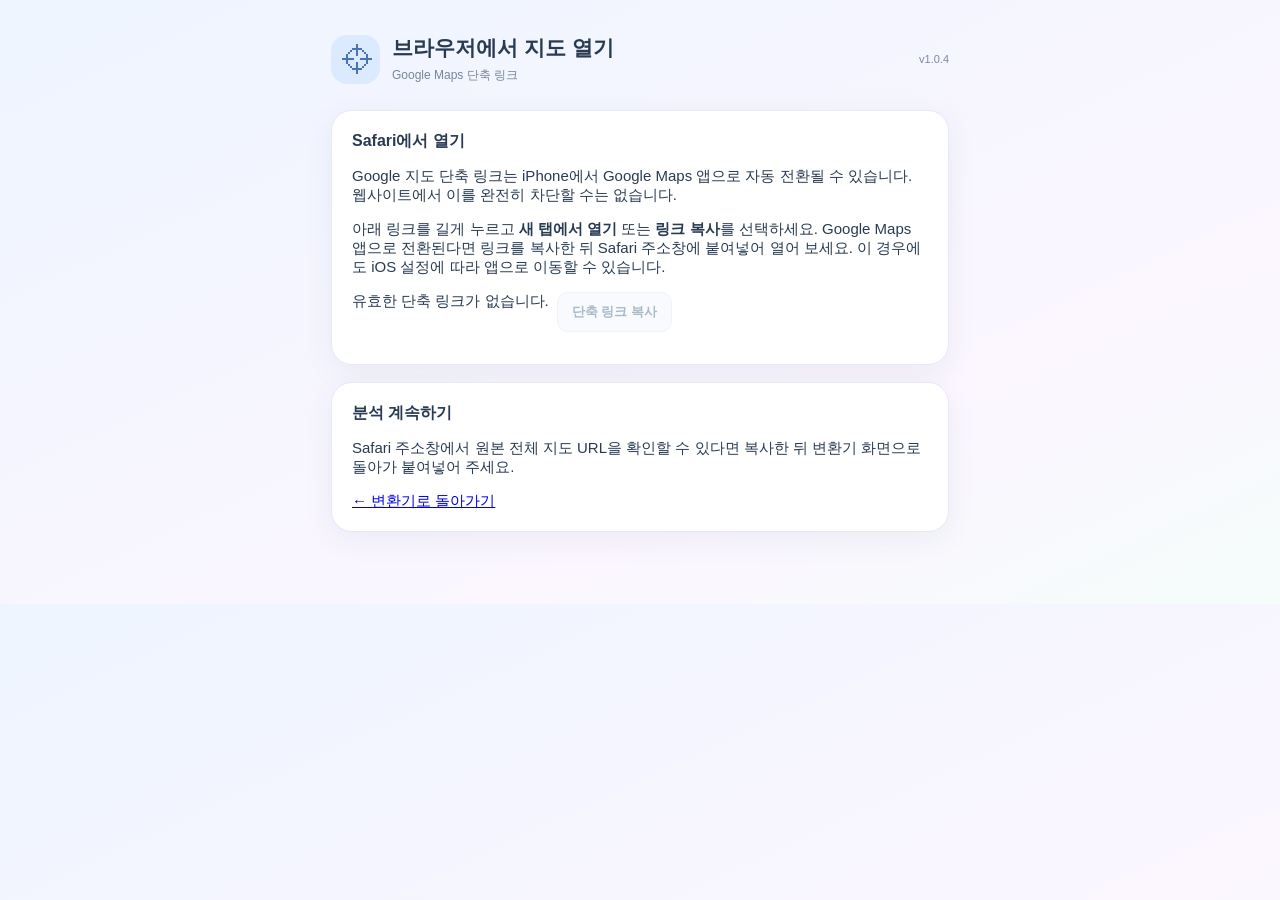
==== browser-open.html @ 40cdc10d "feat: v1.0.4 browser-first guide for iOS Google Maps links" ====
<!doctype html><html lang="ko"><head><meta charset="utf-8"><meta name="viewport" content="width=device-width,initial-scale=1,viewport-fit=cover"><meta name="theme-color" content="#eef5ff"><title>브라우저에서 지도 열기 · v1.0.4</title><link rel="stylesheet" href="./styles.css"></head><body><main class="shell"><header><span class="logo">⌖</span><div><h1>브라우저에서 지도 열기</h1><p>Google Maps 단축 링크</p></div><span class="version">v1.0.4</span></header><section class="panel"><h2>Safari에서 열기</h2><p>Google 지도 단축 링크는 iPhone에서 Google Maps 앱으로 자동 전환될 수 있습니다. 웹사이트에서 이를 완전히 차단할 수는 없습니다.</p><p>아래 링크를 길게 누르고 <strong>새 탭에서 열기</strong> 또는 <strong>링크 복사</strong>를 선택하세요. Google Maps 앱으로 전환된다면 링크를 복사한 뒤 Safari 주소창에 붙여넣어 열어 보세요. 이 경우에도 iOS 설정에 따라 앱으로 이동할 수 있습니다.</p><div class="actions"><a id="link" href="#" target="_blank" rel="noopener noreferrer">Google 지도 링크 길게 누르기 ↗</a><button id="copy" class="secondary" type="button">단축 링크 복사</button></div><p id="status" role="status" class="muted"></p></section><section class="panel"><h2>분석 계속하기</h2><p>Safari 주소창에서 원본 전체 지도 URL을 확인할 수 있다면 복사한 뒤 변환기 화면으로 돌아가 붙여넣어 주세요.</p><a href="./index.html">← 변환기로 돌아가기</a></section></main><script>(()=>{const p=new URLSearchParams(location.search);const raw=p.get("url")||"";let valid="";try{const u=new URL(raw);if(u.protocol==="https:"&&["maps.app.goo.gl","goo.gl","g.co"].includes(u.hostname.toLowerCase()))valid=u.href}catch{}const link=document.getElementById("link"),button=document.getElementById("copy"),status=document.getElementById("status");if(valid){link.href=valid;button.onclick=async()=>{try{await navigator.clipboard.writeText(valid);status.textContent="단축 링크를 복사했습니다."}catch{status.textContent="복사가 제한되었습니다. 위 링크를 길게 눌러 복사하세요."}}}else{link.removeAttribute("href");link.textContent="유효한 단축 링크가 없습니다.";button.disabled=true}})();</script></body></html>
---- styles.css ----
*{box-sizing:border-box}body{margin:0;background:linear-gradient(155deg,#eef5ff,#fbf6ff 70%,#f5fcfa);color:#293b52;font:15px -apple-system,BlinkMacSystemFont,"Apple SD Gothic Neo",sans-serif}.shell{max-width:650px;margin:auto;padding:26px 16px 55px}header{display:flex;align-items:center;gap:12px;margin:8px 0 26px}.logo{background:#dceaff;color:#4776b3;width:49px;height:49px;border-radius:16px;display:grid;place-items:center;font-size:32px}h1{margin:0;font-size:21px}header p{margin:5px 0 0;color:#77859a;font-size:12px}.version{margin-left:auto;font-size:11px;color:#7c89a1}.panel{background:#fff;border:1px solid #e5eaf3;border-radius:21px;box-shadow:0 8px 30px #263f6210;padding:20px;margin-bottom:17px}.heading{display:flex;justify-content:space-between;align-items:center;margin-bottom:17px;gap:10px}h2{font-size:16px;margin:0}.tag{font-size:11px;color:#57769b;background:#edf4ff;padding:6px 9px;border-radius:20px}label,small{display:block;color:#697a90;font-size:12px;margin-bottom:8px}textarea{width:100%;border:1px solid #d8e2f0;background:#f9fbff;border-radius:12px;padding:13px;font:inherit;font-size:14px;resize:vertical;min-height:95px}textarea:focus{outline:2px solid #a3c2ec}.actions{display:flex;gap:8px;flex-wrap:wrap;margin-top:14px}button{font:inherit;font-weight:600;font-size:13px;cursor:pointer;border-radius:11px;padding:10px 14px;border:1px solid transparent;min-height:40px}button:disabled{opacity:.45;cursor:not-allowed}.primary{background:#5688c6;color:white;flex:1}.secondary{background:#f2f6fc;border-color:#dce5f1;color:#476889}.ghost{background:transparent;color:#8190a4}#message{font-size:12px;line-height:1.6;color:#74849a;overflow-wrap:anywhere}.field{display:flex;align-items:center;justify-content:space-between;gap:12px;border-bottom:1px solid #edf0f6;padding:12px 0}.field>div{min-width:0;flex:1}.field small{margin-bottom:5px}.value{font-size:14px;font-weight:600;overflow-wrap:anywhere;line-height:1.55}.notice{background:#fff8e9;border:1px solid #f1e1b7;border-radius:12px;padding:12px;color:#886626;font-size:12px;line-height:1.6}.history-item{border-bottom:1px solid #edf0f6;padding:12px 0}.history-item:last-child{border-bottom:0}.history-title{font-weight:600}.history-coord{font-size:12px;color:#7c8da1;margin:6px 0}.history-actions{display:flex;gap:8px}.history-actions button{padding:7px 10px;min-height:32px}.muted,footer{color:#8795a8;font-size:12px}footer{text-align:center;line-height:1.8;margin-top:25px}
input:focus{outline:2px solid #a3c2ec}
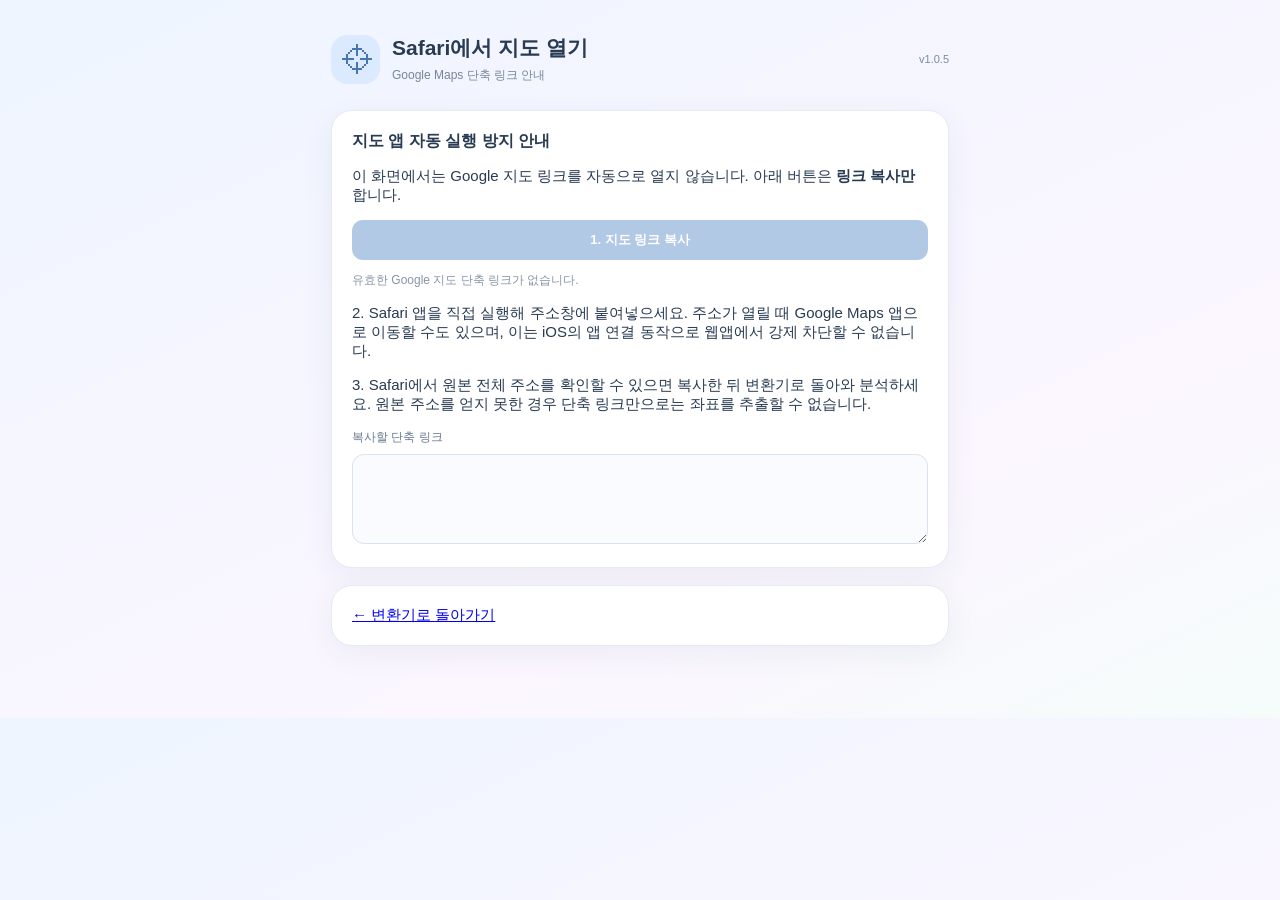
==== commit 7a28508a: "fix: v1.0.5 avoid automatic Google Maps app launch" ====
--- a/browser-open.html
+++ b/browser-open.html
@@ -1 +1 @@
-<!doctype html><html lang="ko"><head><meta charset="utf-8"><meta name="viewport" content="width=device-width,initial-scale=1,viewport-fit=cover"><meta name="theme-color" content="#eef5ff"><title>브라우저에서 지도 열기 · v1.0.4</title><link rel="stylesheet" href="./styles.css"></head><body><main class="shell"><header><span class="logo">⌖</span><div><h1>브라우저에서 지도 열기</h1><p>Google Maps 단축 링크</p></div><span class="version">v1.0.4</span></header><section class="panel"><h2>Safari에서 열기</h2><p>Google 지도 단축 링크는 iPhone에서 Google Maps 앱으로 자동 전환될 수 있습니다. 웹사이트에서 이를 완전히 차단할 수는 없습니다.</p><p>아래 링크를 길게 누르고 <strong>새 탭에서 열기</strong> 또는 <strong>링크 복사</strong>를 선택하세요. Google Maps 앱으로 전환된다면 링크를 복사한 뒤 Safari 주소창에 붙여넣어 열어 보세요. 이 경우에도 iOS 설정에 따라 앱으로 이동할 수 있습니다.</p><div class="actions"><a id="link" href="#" target="_blank" rel="noopener noreferrer">Google 지도 링크 길게 누르기 ↗</a><button id="copy" class="secondary" type="button">단축 링크 복사</button></div><p id="status" role="status" class="muted"></p></section><section class="panel"><h2>분석 계속하기</h2><p>Safari 주소창에서 원본 전체 지도 URL을 확인할 수 있다면 복사한 뒤 변환기 화면으로 돌아가 붙여넣어 주세요.</p><a href="./index.html">← 변환기로 돌아가기</a></section></main><script>(()=>{const p=new URLSearchParams(location.search);const raw=p.get("url")||"";let valid="";try{const u=new URL(raw);if(u.protocol==="https:"&&["maps.app.goo.gl","goo.gl","g.co"].includes(u.hostname.toLowerCase()))valid=u.href}catch{}const link=document.getElementById("link"),button=document.getElementById("copy"),status=document.getElementById("status");if(valid){link.href=valid;button.onclick=async()=>{try{await navigator.clipboard.writeText(valid);status.textContent="단축 링크를 복사했습니다."}catch{status.textContent="복사가 제한되었습니다. 위 링크를 길게 눌러 복사하세요."}}}else{link.removeAttribute("href");link.textContent="유효한 단축 링크가 없습니다.";button.disabled=true}})();</script></body></html>+<!doctype html><html lang="ko"><head><meta charset="utf-8"><meta name="viewport" content="width=device-width,initial-scale=1,viewport-fit=cover"><meta name="theme-color" content="#eef5ff"><title>Safari에서 지도 열기 · v1.0.5</title><link rel="stylesheet" href="./styles.css"></head><body><main class="shell"><header><span class="logo">⌖</span><div><h1>Safari에서 지도 열기</h1><p>Google Maps 단축 링크 안내</p></div><span class="version">v1.0.5</span></header><section class="panel"><h2>지도 앱 자동 실행 방지 안내</h2><p>이 화면에서는 Google 지도 링크를 자동으로 열지 않습니다. 아래 버튼은 <strong>링크 복사만</strong> 합니다.</p><div class="actions"><button id="copy" class="primary" type="button">1. 지도 링크 복사</button></div><p id="status" role="status" class="muted"></p><p>2. Safari 앱을 직접 실행해 주소창에 붙여넣으세요. 주소가 열릴 때 Google Maps 앱으로 이동할 수도 있으며, 이는 iOS의 앱 연결 동작으로 웹앱에서 강제 차단할 수 없습니다.</p><p>3. Safari에서 원본 전체 주소를 확인할 수 있으면 복사한 뒤 변환기로 돌아와 분석하세요. 원본 주소를 얻지 못한 경우 단축 링크만으로는 좌표를 추출할 수 없습니다.</p><label for="raw">복사할 단축 링크</label><textarea id="raw" readonly style="width:100%;min-height:90px"></textarea></section><section class="panel"><a href="./index.html">← 변환기로 돌아가기</a></section></main><script>(()=>{const raw=new URLSearchParams(location.search).get("url")||"";let valid="";try{const u=new URL(raw);if(u.protocol==="https:"&&["maps.app.goo.gl","goo.gl","g.co"].includes(u.hostname.toLowerCase()))valid=u.href}catch{}const button=document.getElementById("copy"),status=document.getElementById("status"),field=document.getElementById("raw");field.value=valid;if(!valid){button.disabled=true;status.textContent="유효한 Google 지도 단축 링크가 없습니다."}else button.onclick=async()=>{try{await navigator.clipboard.writeText(valid);status.textContent="링크를 복사했습니다. Safari를 직접 열어 주소창에 붙여넣으세요."}catch{field.focus();field.select();status.textContent="자동 복사가 제한되었습니다. 선택된 링크를 길게 눌러 복사하세요."}}})();</script></body></html>
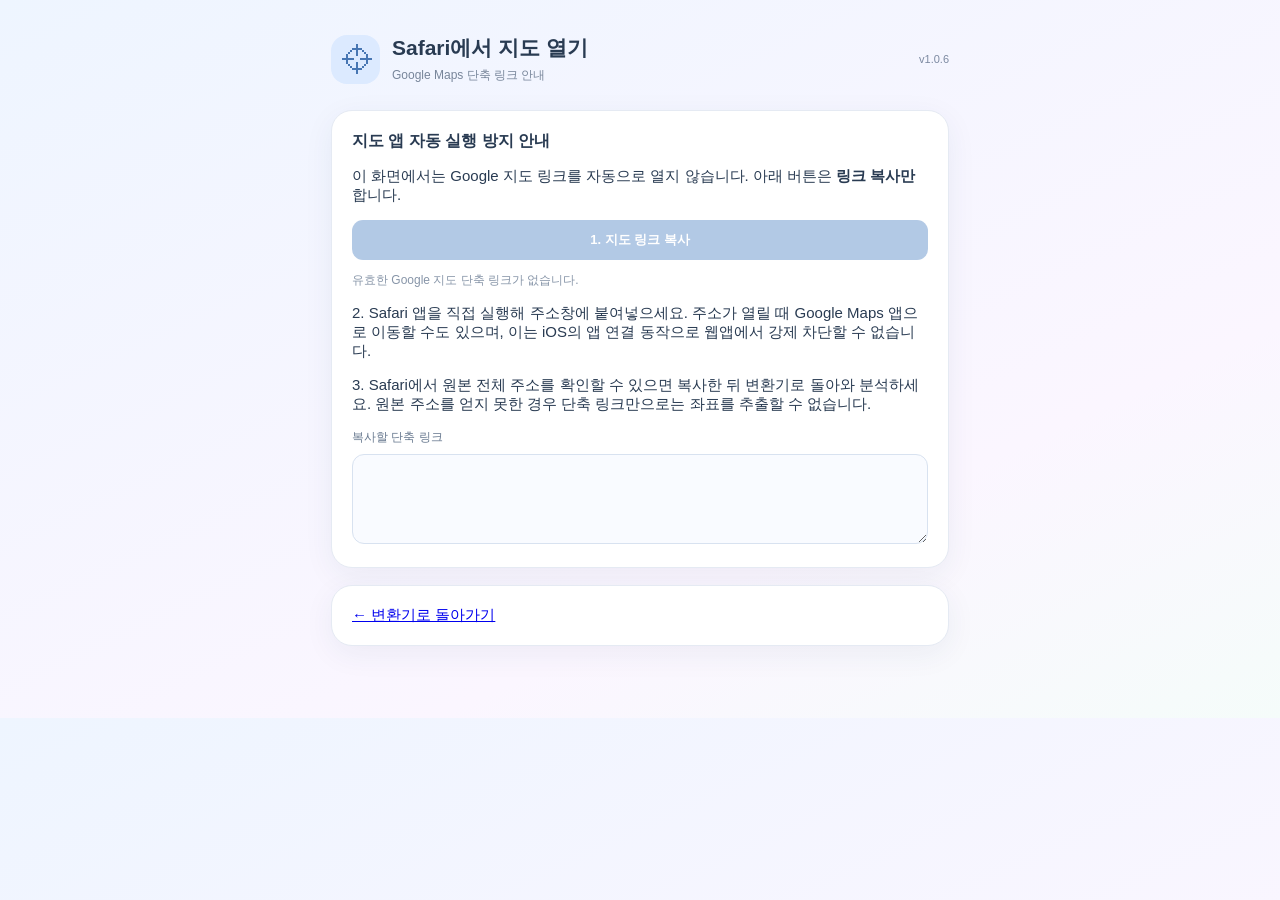
==== commit c81abc27: "fix: v1.0.6 Safari guide navigation and stale PWA cache" ====
--- a/browser-open.html
+++ b/browser-open.html
@@ -1 +1 @@
-<!doctype html><html lang="ko"><head><meta charset="utf-8"><meta name="viewport" content="width=device-width,initial-scale=1,viewport-fit=cover"><meta name="theme-color" content="#eef5ff"><title>Safari에서 지도 열기 · v1.0.5</title><link rel="stylesheet" href="./styles.css"></head><body><main class="shell"><header><span class="logo">⌖</span><div><h1>Safari에서 지도 열기</h1><p>Google Maps 단축 링크 안내</p></div><span class="version">v1.0.5</span></header><section class="panel"><h2>지도 앱 자동 실행 방지 안내</h2><p>이 화면에서는 Google 지도 링크를 자동으로 열지 않습니다. 아래 버튼은 <strong>링크 복사만</strong> 합니다.</p><div class="actions"><button id="copy" class="primary" type="button">1. 지도 링크 복사</button></div><p id="status" role="status" class="muted"></p><p>2. Safari 앱을 직접 실행해 주소창에 붙여넣으세요. 주소가 열릴 때 Google Maps 앱으로 이동할 수도 있으며, 이는 iOS의 앱 연결 동작으로 웹앱에서 강제 차단할 수 없습니다.</p><p>3. Safari에서 원본 전체 주소를 확인할 수 있으면 복사한 뒤 변환기로 돌아와 분석하세요. 원본 주소를 얻지 못한 경우 단축 링크만으로는 좌표를 추출할 수 없습니다.</p><label for="raw">복사할 단축 링크</label><textarea id="raw" readonly style="width:100%;min-height:90px"></textarea></section><section class="panel"><a href="./index.html">← 변환기로 돌아가기</a></section></main><script>(()=>{const raw=new URLSearchParams(location.search).get("url")||"";let valid="";try{const u=new URL(raw);if(u.protocol==="https:"&&["maps.app.goo.gl","goo.gl","g.co"].includes(u.hostname.toLowerCase()))valid=u.href}catch{}const button=document.getElementById("copy"),status=document.getElementById("status"),field=document.getElementById("raw");field.value=valid;if(!valid){button.disabled=true;status.textContent="유효한 Google 지도 단축 링크가 없습니다."}else button.onclick=async()=>{try{await navigator.clipboard.writeText(valid);status.textContent="링크를 복사했습니다. Safari를 직접 열어 주소창에 붙여넣으세요."}catch{field.focus();field.select();status.textContent="자동 복사가 제한되었습니다. 선택된 링크를 길게 눌러 복사하세요."}}})();</script></body></html>+<!doctype html><html lang="ko"><head><meta charset="utf-8"><meta name="viewport" content="width=device-width,initial-scale=1,viewport-fit=cover"><meta name="theme-color" content="#eef5ff"><title>Safari에서 지도 열기 · v1.0.6</title><link rel="stylesheet" href="./styles.css"></head><body><main class="shell"><header><span class="logo">⌖</span><div><h1>Safari에서 지도 열기</h1><p>Google Maps 단축 링크 안내</p></div><span class="version">v1.0.6</span></header><section class="panel"><h2>지도 앱 자동 실행 방지 안내</h2><p>이 화면에서는 Google 지도 링크를 자동으로 열지 않습니다. 아래 버튼은 <strong>링크 복사만</strong> 합니다.</p><div class="actions"><button id="copy" class="primary" type="button">1. 지도 링크 복사</button></div><p id="status" role="status" class="muted"></p><p>2. Safari 앱을 직접 실행해 주소창에 붙여넣으세요. 주소가 열릴 때 Google Maps 앱으로 이동할 수도 있으며, 이는 iOS의 앱 연결 동작으로 웹앱에서 강제 차단할 수 없습니다.</p><p>3. Safari에서 원본 전체 주소를 확인할 수 있으면 복사한 뒤 변환기로 돌아와 분석하세요. 원본 주소를 얻지 못한 경우 단축 링크만으로는 좌표를 추출할 수 없습니다.</p><label for="raw">복사할 단축 링크</label><textarea id="raw" readonly style="width:100%;min-height:90px"></textarea></section><section class="panel"><a href="./index.html">← 변환기로 돌아가기</a></section></main><script>(()=>{const raw=new URLSearchParams(location.search).get("url")||"";let valid="";try{const u=new URL(raw);if(u.protocol==="https:"&&["maps.app.goo.gl","goo.gl","g.co"].includes(u.hostname.toLowerCase()))valid=u.href}catch{}const button=document.getElementById("copy"),status=document.getElementById("status"),field=document.getElementById("raw");field.value=valid;if(!valid){button.disabled=true;status.textContent="유효한 Google 지도 단축 링크가 없습니다."}else button.onclick=async()=>{try{await navigator.clipboard.writeText(valid);status.textContent="링크를 복사했습니다. Safari를 직접 열어 주소창에 붙여넣으세요."}catch{field.focus();field.select();status.textContent="자동 복사가 제한되었습니다. 선택된 링크를 길게 눌러 복사하세요."}}})();</script></body></html>
